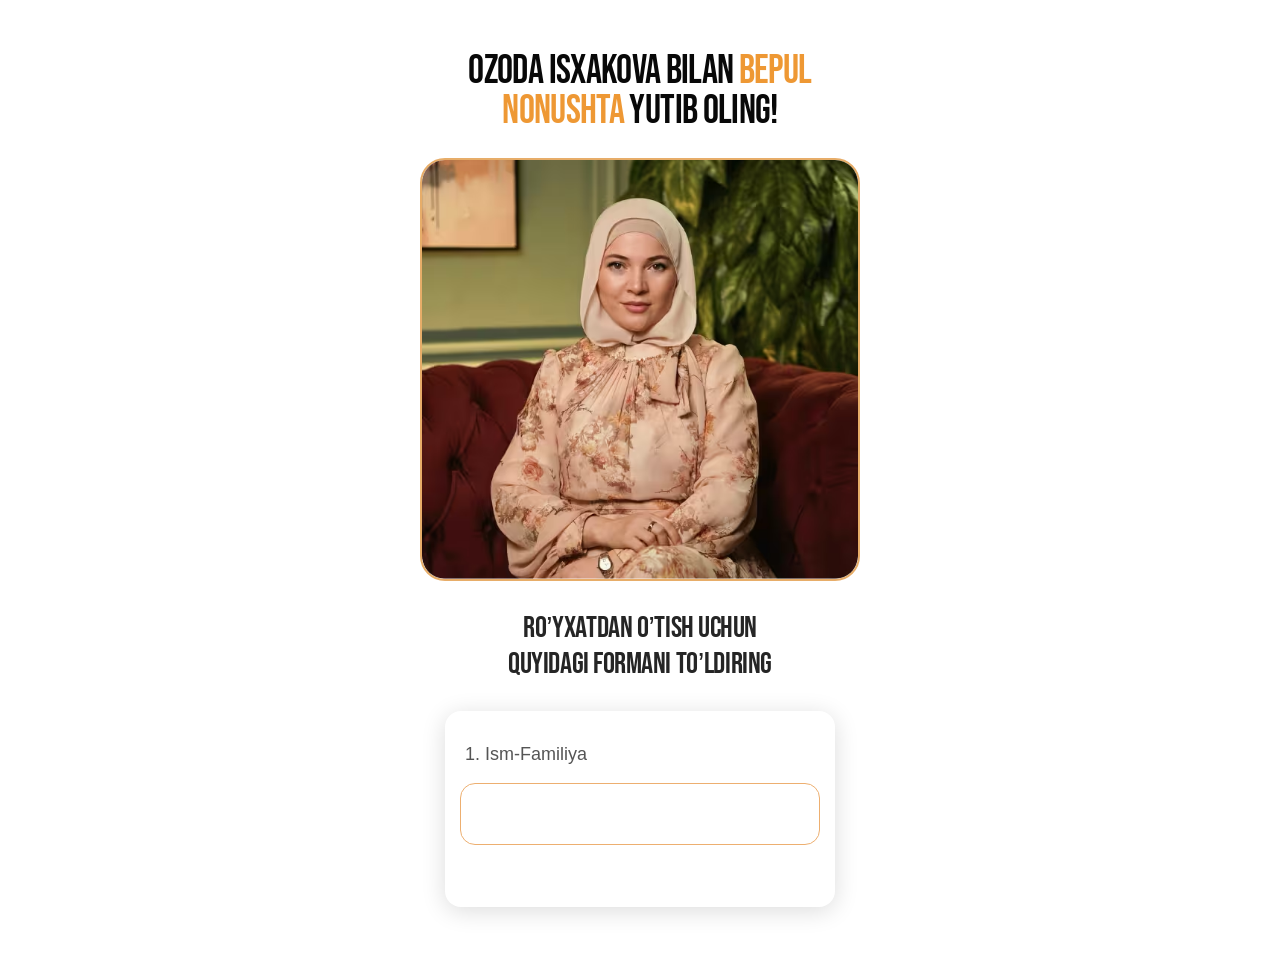
==== index.html @ f97c350e "add" ====
<!DOCTYPE html>
<html lang="uz">

<head>
    <meta charset="UTF-8">
    <meta name="viewport" content="width=device-width, initial-scale=1.0">
    <meta name="theme-color" content="#ffffff">
    <title>Ozoda Isxakova</title>
    <link rel="preload" as="style" href="./css/main.css" onload="this.onload=null;this.rel='stylesheet'">
    <noscript>
        <link rel="stylesheet" href="./css/main.css">
    </noscript>
</head>

<body>
    <main class="registration">
        <h1 class="registration__title">Ozoda Isxakova bilan <span class="registration__accent">BEPUL<br>
                NONUSHTA</span> yutib oling!</h1>
        <img class="registration__speaker" src="images/speaker.avif" width="390" height="375" alt="Ozoda Isxakova"
            fetchpriority="high">
        <h2 class="registration__heading">Ro’yxatdan o’tish uchun<br> quyidagi formani to’ldiring</h2>
        <form class="entry-form" id="entry-form">
            <div class="entry-form__field">
                <label class="entry-form__label" for="full-name">1. Ism-Familiya</label>
                <input class="entry-form__input" id="full-name" name="fullName" autocomplete="name" minlength="3"
                    maxlength="100" required>
            </div>
            <!-- <div class="entry-form__field">
                <label class="entry-form__label" for="phone">2. Telefon raqamingiz</label>
                <div class="entry-form__phone">
                    <select class="entry-form__country" name="phoneCountry" aria-label="Telefon davlat kodi" required>
                        <option value="UZ">O‘zbekiston (+998)</option>
                        <option value="KZ">Qozog‘iston (+7)</option>
                        <option value="KG">Qirg‘iziston (+996)</option>
                        <option value="TJ">Tojikiston (+992)</option>
                        <option value="TM">Turkmaniston (+993)</option>
                        <option value="AF">Afg‘oniston (+93)</option>
                        <option value="RU">Rossiya (+7)</option>
                        <option value="CN">Xitoy (+86)</option>
                        <option value="PK">Pokiston (+92)</option>
                        <option value="IR">Eron (+98)</option>
                        <option value="AZ">Ozarbayjon (+994)</option>
                        <option value="AM">Armaniston (+374)</option>
                        <option value="GE">Gruziya (+995)</option>
                        <option value="TR">Turkiya (+90)</option>
                        <option value="IN">Hindiston (+91)</option>
                    </select>
                    <input class="entry-form__input entry-form__input--phone" id="phone" name="phone" type="tel" inputmode="tel" autocomplete="tel-national" placeholder="90 123 45 67" maxlength="30" required>
                </div>
            </div>
            <div class="entry-form__field">
                <label class="entry-form__label" for="instagram">3. Instagram akkauntingiz</label>
                <input class="entry-form__input" id="instagram" name="instagram" placeholder="@usarname"
                    autocapitalize="none" spellcheck="false" maxlength="31" pattern="@?[A-Za-z0-9._]{1,30}" required>
            </div>
            <fieldset class="entry-form__field entry-form__field--choice">
                <legend class="entry-form__label">4. 14-sentabr 10:00 Bosphour Nonushtaga kela olasizmi?</legend>
                <label class="entry-form__choice"><input class="entry-form__radio" type="radio" name="attendance"
                        value="Ha, bora olaman" required checked>Ha, bora olaman</label>
                <label class="entry-form__choice"><input class="entry-form__radio" type="radio" name="attendance"
                        value="Yo‘q, bora olmayman" required>Yo’q, bora olmayman</label>
            </fieldset>
            <fieldset class="entry-form__field entry-form__field--uploads">
                <legend class="entry-form__label">5. Tikkan ko’ylaklaringizni eng zo’r 5 tasini quyida birma-bir yuklang
                </legend>
                <div class="entry-form__uploads">
                    <label class="entry-form__upload"><span class="entry-form__filename">1-rasmni yuklang</span><input
                            class="entry-form__file" type="file" name="photo1" accept="image/jpeg,image/png,image/webp"
                            aria-label="1-rasmni yuklang" required></label>
                    <label class="entry-form__upload"><span class="entry-form__filename">2-rasmni yuklang</span><input
                            class="entry-form__file" type="file" name="photo2" accept="image/jpeg,image/png,image/webp"
                            aria-label="2-rasmni yuklang" required></label>
                    <label class="entry-form__upload"><span class="entry-form__filename">3-rasmni yuklang</span><input
                            class="entry-form__file" type="file" name="photo3" accept="image/jpeg,image/png,image/webp"
                            aria-label="3-rasmni yuklang" required></label>
                    <label class="entry-form__upload"><span class="entry-form__filename">4-rasmni yuklang</span><input
                            class="entry-form__file" type="file" name="photo4" accept="image/jpeg,image/png,image/webp"
                            aria-label="4-rasmni yuklang" required></label>
                    <label class="entry-form__upload"><span class="entry-form__filename">5-rasmni yuklang</span><input
                            class="entry-form__file" type="file" name="photo5" accept="image/jpeg,image/png,image/webp"
                            aria-label="5-rasmni yuklang" required></label>
                </div>
            </fieldset>
            <fieldset class="entry-form__field entry-form__field--last">
                <legend class="entry-form__label">6. Tikkan libosingizni nonushtaga olib kela olasizmi?</legend>
                <label class="entry-form__choice"><input class="entry-form__radio" type="radio" name="bringDress"
                        value="Ha, olib boraman" required checked>Ha, olib boraman</label>
                <label class="entry-form__choice"><input class="entry-form__radio" type="radio" name="bringDress"
                        value="Yo‘q, olib borolmayman" required>Yo’q, olib borolmayman</label>
            </fieldset>
            <button class="entry-form__submit" type="submit"><img class="entry-form__submit-image" src="images/btn.avif"
                    alt="Ro‘yxatdan o‘tish"></button>
            <div class="entry-form__free">BEPUL<img class="entry-form__arrow" src="images/arrow.svg" width="50"
                    height="34" alt=""></div>
            <p class="entry-form__status" id="form-status" role="status" aria-live="polite" hidden></p> -->
        </form>
    </main>

    <script src="js/config.js" defer></script>
    <script src="js/main.js" defer></script>
</body>

</html>
---- css/main.css ----
* {
    box-sizing: border-box
}

@font-face {
    font-family: Bebas Neue;
    src: url(/font/BebasNeue-Regular.subset-AZa-z-0-9-punct-percent.woff2);
    font-display: swap;
}

body {
    margin: 0;
    background: #fff;
    color: #555;
    font-family: 'Poppins', Arial, sans-serif;
    font-size: 17px;
    font-weight: 400
}

.registration {
    width: 100%;
    max-width: 440px;
    margin: 0 auto;
    padding-top: 24px;
    padding-bottom: 66px;
}

.registration__title {
    text-align: center;
    font-family: 'Bebas Neue', sans-serif;
    font-size: clamp(33px, 9.6vw, 40px);
    font-weight: 400;
    line-height: 1;
    text-transform: uppercase;
    color: #080808;
    letter-spacing: -.65px
}

.registration__accent {
    color: #ee9834
}

.registration__speaker {
    display: block;
    width: 100%;
    height: auto;
    aspect-ratio: 390/375;
    object-fit: cover;
    border: 2px solid #e7ad69;
    border-radius: 25px
}

.registration__heading {
    font-family: 'Bebas Neue', sans-serif;
    font-weight: 400;
    font-size: 30px;
    line-height: 1.2;
    text-align: center;
    text-transform: uppercase;
    color: #252525;
    margin: 29px -8px 29px;
    letter-spacing: -.45px
}

.entry-form {
    max-width: 390px;
    width: 100%;
    margin: 0 auto;

    padding: 29px 15px 24px;
    border-radius: 16px;
    box-shadow: 0 4px 25px #00000024
}

.entry-form__field {
    border: 0;
    padding: 0;
    margin: 0 0 38px;
    min-width: 0
}

.entry-form__label {
    display: block;
    margin: 0 5px 15px;
    line-height: 1.6;
    font-size: clamp(15px, 5vw, 18px);
    padding: 0
}

.entry-form__input {
    width: 100%;
    height: 62px;
    border: 1px solid #edaf70;
    border-radius: 15px;
    padding: 0 18px;
    color: #555;
    background: #fff;
    font: inherit;
    outline: none
}

.entry-form__input::placeholder {
    color: #ccc;
    opacity: 1
}

.entry-form__input:focus,
.entry-form__upload:focus-within {
    outline: 2px solid #d99545;
    outline-offset: 3px
}

.entry-form__choice {
    display: flex;
    align-items: center;
    gap: 12px;
    line-height: 1.5;
    margin-bottom: 10px;
    color: #737373
}

.entry-form__radio {
    appearance: none;
    flex: 0 0 21px;
    width: 21px;
    height: 21px;
    margin: 0;
    border: 1px solid #eab074;
    border-radius: 50%;
    background: #fff;
    cursor: pointer
}

.entry-form__radio:checked {
    background: #e5ae70;
    box-shadow: inset 0 0 0 3px #fff
}

.entry-form__field--choice {
    margin-bottom: 37px
}

.entry-form__uploads {
    display: grid;
    gap: 14px
}

.entry-form__upload {
    position: relative;
    display: flex;
    align-items: center;
    min-height: 62px;
    padding: 14px 18px;
    border: 1px solid #edaf70;
    border-radius: 15px;
    overflow: hidden;
    cursor: pointer;
    color: #ccc
}

.entry-form__file {
    position: absolute;
    inset: 0;
    opacity: 0;
    width: 100%;
    height: 100%;
    cursor: pointer
}

.entry-form__filename {
    overflow: hidden;
    text-overflow: ellipsis;
    white-space: nowrap;
    max-width: 100%
}

.entry-form__upload--selected {
    color: #647348;
    background: #fafbf6
}

.entry-form__field--uploads {
    margin-bottom: 38px
}

.entry-form__field--last {
    margin-bottom: 41px
}

.entry-form__submit {
    display: block;
    width: calc(100% - -5px);
    margin: 0 auto;
    padding: 0;
    border: 0;
    background: transparent;
    cursor: pointer
}

.entry-form__submit-image {
    display: block;
    width: 100%;
    height: auto
}

.entry-form__submit:disabled {
    opacity: .6;
    cursor: wait
}

.entry-form__free {
    display: flex;
    align-items: center;
    justify-content: center;
    position: relative;
    margin-top: 14px;
    font: 400 32px/1.3 'Bebas Neue', sans-serif;
    color: #676767
}

.entry-form__arrow {
    position: absolute;
    left: calc(50% + 46px);
    bottom: 12px
}

.entry-form__status {
    font-size: 14px;
    line-height: 1.6;
    margin: 18px 5px 0;
    overflow-wrap: anywhere
}

.entry-form__status--error {
    color: #b32e25
}

.entry-form__status--success {
    color: #32733c
}

@media(max-width:400px) {
    .registration {
        padding: 32px 18px 45px
    }

    .entry-form {
        padding-inline: 13px
    }
}
/* Thank-you sahifasi: maketdagi oq panel kengligi 714px. */
.thank-you-page {
    color: #191919;
}

.thank-you {
    width: 100%;
    max-width: 714px;
    min-height: 100svh;
    margin: 0 auto;
    padding: 100px 52px 176px;
    background: #fff;
    text-align: center;
    font-family: 'Poppins', Arial, sans-serif;
}

.thank-you__tick {
    display: block;
    width: 60px;
    height: 68px;
    object-fit: contain;
    margin: 0 auto 44px;
}

.thank-you__title {
    margin: 0;
    font-size: 48px;
    font-weight: 700;
    line-height: 1.27;
    letter-spacing: -1.2px;
}

.thank-you__description {
    margin: 40px -10px 0;
    font-size: 30px;
    line-height: 1.5;
    letter-spacing: -.6px;
}

.thank-you__arrow {
    display: block;
    width: 30px;
    height: 108px;
    margin: 58px auto 46px;
}

.thank-you__subscribe {
    position: relative;
    display: flex;
    align-items: center;
    justify-content: center;
    width: 100%;
    min-height: 126px;
    border-radius: 100px;
    background: linear-gradient(100deg, #00a3d8, #25b0ed 52%, #00a1d9);
    box-shadow: 0 8px 0 #1a6382;
    color: #fff;
    text-decoration: none;
    font-size: 38px;
    font-weight: 700;
    line-height: 1.2;
    letter-spacing: -.7px;
}

.thank-you__subscribe[href] { cursor: pointer; }
.thank-you__subscribe:focus-visible { outline: 3px solid #1a6382; outline-offset: 12px; }
.thank-you__telegram {
    position: absolute;
    right: 76px;
    width: 48px;
    height: 48px;
}

@media (max-width: 713px) {
    .thank-you { padding: 14vw 7.3vw 24.6vw; }
    .thank-you__tick { width: 8.4vw; height: 9.5vw; margin-bottom: 6.2vw; }
    .thank-you__title { font-size: 6.72vw; letter-spacing: -.168vw; }
    .thank-you__description { margin-top: 5.6vw; font-size: 4.2vw; letter-spacing: -.084vw; }
    .thank-you__arrow { width: 4.2vw; height: 15.1vw; margin: 8.1vw auto 6.45vw; }
    .thank-you__subscribe { min-height: 17.65vw; font-size: 5.32vw; letter-spacing: -.098vw; box-shadow: 0 1.12vw 0 #1a6382; }
    .thank-you__telegram { right: 10.64vw; width: 6.72vw; height: 6.72vw; }
}

.entry-form__phone {
    display: flex;
    flex-wrap: wrap;
    border: 1px solid #edaf70;
    border-radius: 15px;
    background: #fff;
}
.entry-form__country {
    width: 100%;
    min-width: 0;
    padding: 12px 14px;
    border: 0;
    border-bottom: 1px solid #f2dcc5;
    border-radius: 15px 15px 0 0;
    background: #fffaf4;
    color: #555;
    font: inherit;
    font-size: 15px;
    cursor: pointer;
}
.entry-form__input--phone {
    border: 0;
    height: 58px;
    border-radius: 0 0 15px 15px;
    min-width: 0;
}
.entry-form__country:focus-visible { outline: 2px solid #d99545; outline-offset: 2px; }
---- css/main.css ----
* {
    box-sizing: border-box
}

@font-face {
    font-family: Bebas Neue;
    src: url(/font/BebasNeue-Regular.subset-AZa-z-0-9-punct-percent.woff2);
    font-display: swap;
}

body {
    margin: 0;
    background: #fff;
    color: #555;
    font-family: 'Poppins', Arial, sans-serif;
    font-size: 17px;
    font-weight: 400
}

.registration {
    width: 100%;
    max-width: 440px;
    margin: 0 auto;
    padding-top: 24px;
    padding-bottom: 66px;
}

.registration__title {
    text-align: center;
    font-family: 'Bebas Neue', sans-serif;
    font-size: clamp(33px, 9.6vw, 40px);
    font-weight: 400;
    line-height: 1;
    text-transform: uppercase;
    color: #080808;
    letter-spacing: -.65px
}

.registration__accent {
    color: #ee9834
}

.registration__speaker {
    display: block;
    width: 100%;
    height: auto;
    aspect-ratio: 390/375;
    object-fit: cover;
    border: 2px solid #e7ad69;
    border-radius: 25px
}

.registration__heading {
    font-family: 'Bebas Neue', sans-serif;
    font-weight: 400;
    font-size: 30px;
    line-height: 1.2;
    text-align: center;
    text-transform: uppercase;
    color: #252525;
    margin: 29px -8px 29px;
    letter-spacing: -.45px
}

.entry-form {
    max-width: 390px;
    width: 100%;
    margin: 0 auto;

    padding: 29px 15px 24px;
    border-radius: 16px;
    box-shadow: 0 4px 25px #00000024
}

.entry-form__field {
    border: 0;
    padding: 0;
    margin: 0 0 38px;
    min-width: 0
}

.entry-form__label {
    display: block;
    margin: 0 5px 15px;
    line-height: 1.6;
    font-size: clamp(15px, 5vw, 18px);
    padding: 0
}

.entry-form__input {
    width: 100%;
    height: 62px;
    border: 1px solid #edaf70;
    border-radius: 15px;
    padding: 0 18px;
    color: #555;
    background: #fff;
    font: inherit;
    outline: none
}

.entry-form__input::placeholder {
    color: #ccc;
    opacity: 1
}

.entry-form__input:focus,
.entry-form__upload:focus-within {
    outline: 2px solid #d99545;
    outline-offset: 3px
}

.entry-form__choice {
    display: flex;
    align-items: center;
    gap: 12px;
    line-height: 1.5;
    margin-bottom: 10px;
    color: #737373
}

.entry-form__radio {
    appearance: none;
    flex: 0 0 21px;
    width: 21px;
    height: 21px;
    margin: 0;
    border: 1px solid #eab074;
    border-radius: 50%;
    background: #fff;
    cursor: pointer
}

.entry-form__radio:checked {
    background: #e5ae70;
    box-shadow: inset 0 0 0 3px #fff
}

.entry-form__field--choice {
    margin-bottom: 37px
}

.entry-form__uploads {
    display: grid;
    gap: 14px
}

.entry-form__upload {
    position: relative;
    display: flex;
    align-items: center;
    min-height: 62px;
    padding: 14px 18px;
    border: 1px solid #edaf70;
    border-radius: 15px;
    overflow: hidden;
    cursor: pointer;
    color: #ccc
}

.entry-form__file {
    position: absolute;
    inset: 0;
    opacity: 0;
    width: 100%;
    height: 100%;
    cursor: pointer
}

.entry-form__filename {
    overflow: hidden;
    text-overflow: ellipsis;
    white-space: nowrap;
    max-width: 100%
}

.entry-form__upload--selected {
    color: #647348;
    background: #fafbf6
}

.entry-form__field--uploads {
    margin-bottom: 38px
}

.entry-form__field--last {
    margin-bottom: 41px
}

.entry-form__submit {
    display: block;
    width: calc(100% - -5px);
    margin: 0 auto;
    padding: 0;
    border: 0;
    background: transparent;
    cursor: pointer
}

.entry-form__submit-image {
    display: block;
    width: 100%;
    height: auto
}

.entry-form__submit:disabled {
    opacity: .6;
    cursor: wait
}

.entry-form__free {
    display: flex;
    align-items: center;
    justify-content: center;
    position: relative;
    margin-top: 14px;
    font: 400 32px/1.3 'Bebas Neue', sans-serif;
    color: #676767
}

.entry-form__arrow {
    position: absolute;
    left: calc(50% + 46px);
    bottom: 12px
}

.entry-form__status {
    font-size: 14px;
    line-height: 1.6;
    margin: 18px 5px 0;
    overflow-wrap: anywhere
}

.entry-form__status--error {
    color: #b32e25
}

.entry-form__status--success {
    color: #32733c
}

@media(max-width:400px) {
    .registration {
        padding: 32px 18px 45px
    }

    .entry-form {
        padding-inline: 13px
    }
}
/* Thank-you sahifasi: maketdagi oq panel kengligi 714px. */
.thank-you-page {
    color: #191919;
}

.thank-you {
    width: 100%;
    max-width: 714px;
    min-height: 100svh;
    margin: 0 auto;
    padding: 100px 52px 176px;
    background: #fff;
    text-align: center;
    font-family: 'Poppins', Arial, sans-serif;
}

.thank-you__tick {
    display: block;
    width: 60px;
    height: 68px;
    object-fit: contain;
    margin: 0 auto 44px;
}

.thank-you__title {
    margin: 0;
    font-size: 48px;
    font-weight: 700;
    line-height: 1.27;
    letter-spacing: -1.2px;
}

.thank-you__description {
    margin: 40px -10px 0;
    font-size: 30px;
    line-height: 1.5;
    letter-spacing: -.6px;
}

.thank-you__arrow {
    display: block;
    width: 30px;
    height: 108px;
    margin: 58px auto 46px;
}

.thank-you__subscribe {
    position: relative;
    display: flex;
    align-items: center;
    justify-content: center;
    width: 100%;
    min-height: 126px;
    border-radius: 100px;
    background: linear-gradient(100deg, #00a3d8, #25b0ed 52%, #00a1d9);
    box-shadow: 0 8px 0 #1a6382;
    color: #fff;
    text-decoration: none;
    font-size: 38px;
    font-weight: 700;
    line-height: 1.2;
    letter-spacing: -.7px;
}

.thank-you__subscribe[href] { cursor: pointer; }
.thank-you__subscribe:focus-visible { outline: 3px solid #1a6382; outline-offset: 12px; }
.thank-you__telegram {
    position: absolute;
    right: 76px;
    width: 48px;
    height: 48px;
}

@media (max-width: 713px) {
    .thank-you { padding: 14vw 7.3vw 24.6vw; }
    .thank-you__tick { width: 8.4vw; height: 9.5vw; margin-bottom: 6.2vw; }
    .thank-you__title { font-size: 6.72vw; letter-spacing: -.168vw; }
    .thank-you__description { margin-top: 5.6vw; font-size: 4.2vw; letter-spacing: -.084vw; }
    .thank-you__arrow { width: 4.2vw; height: 15.1vw; margin: 8.1vw auto 6.45vw; }
    .thank-you__subscribe { min-height: 17.65vw; font-size: 5.32vw; letter-spacing: -.098vw; box-shadow: 0 1.12vw 0 #1a6382; }
    .thank-you__telegram { right: 10.64vw; width: 6.72vw; height: 6.72vw; }
}

.entry-form__phone {
    display: flex;
    flex-wrap: wrap;
    border: 1px solid #edaf70;
    border-radius: 15px;
    background: #fff;
}
.entry-form__country {
    width: 100%;
    min-width: 0;
    padding: 12px 14px;
    border: 0;
    border-bottom: 1px solid #f2dcc5;
    border-radius: 15px 15px 0 0;
    background: #fffaf4;
    color: #555;
    font: inherit;
    font-size: 15px;
    cursor: pointer;
}
.entry-form__input--phone {
    border: 0;
    height: 58px;
    border-radius: 0 0 15px 15px;
    min-width: 0;
}
.entry-form__country:focus-visible { outline: 2px solid #d99545; outline-offset: 2px; }
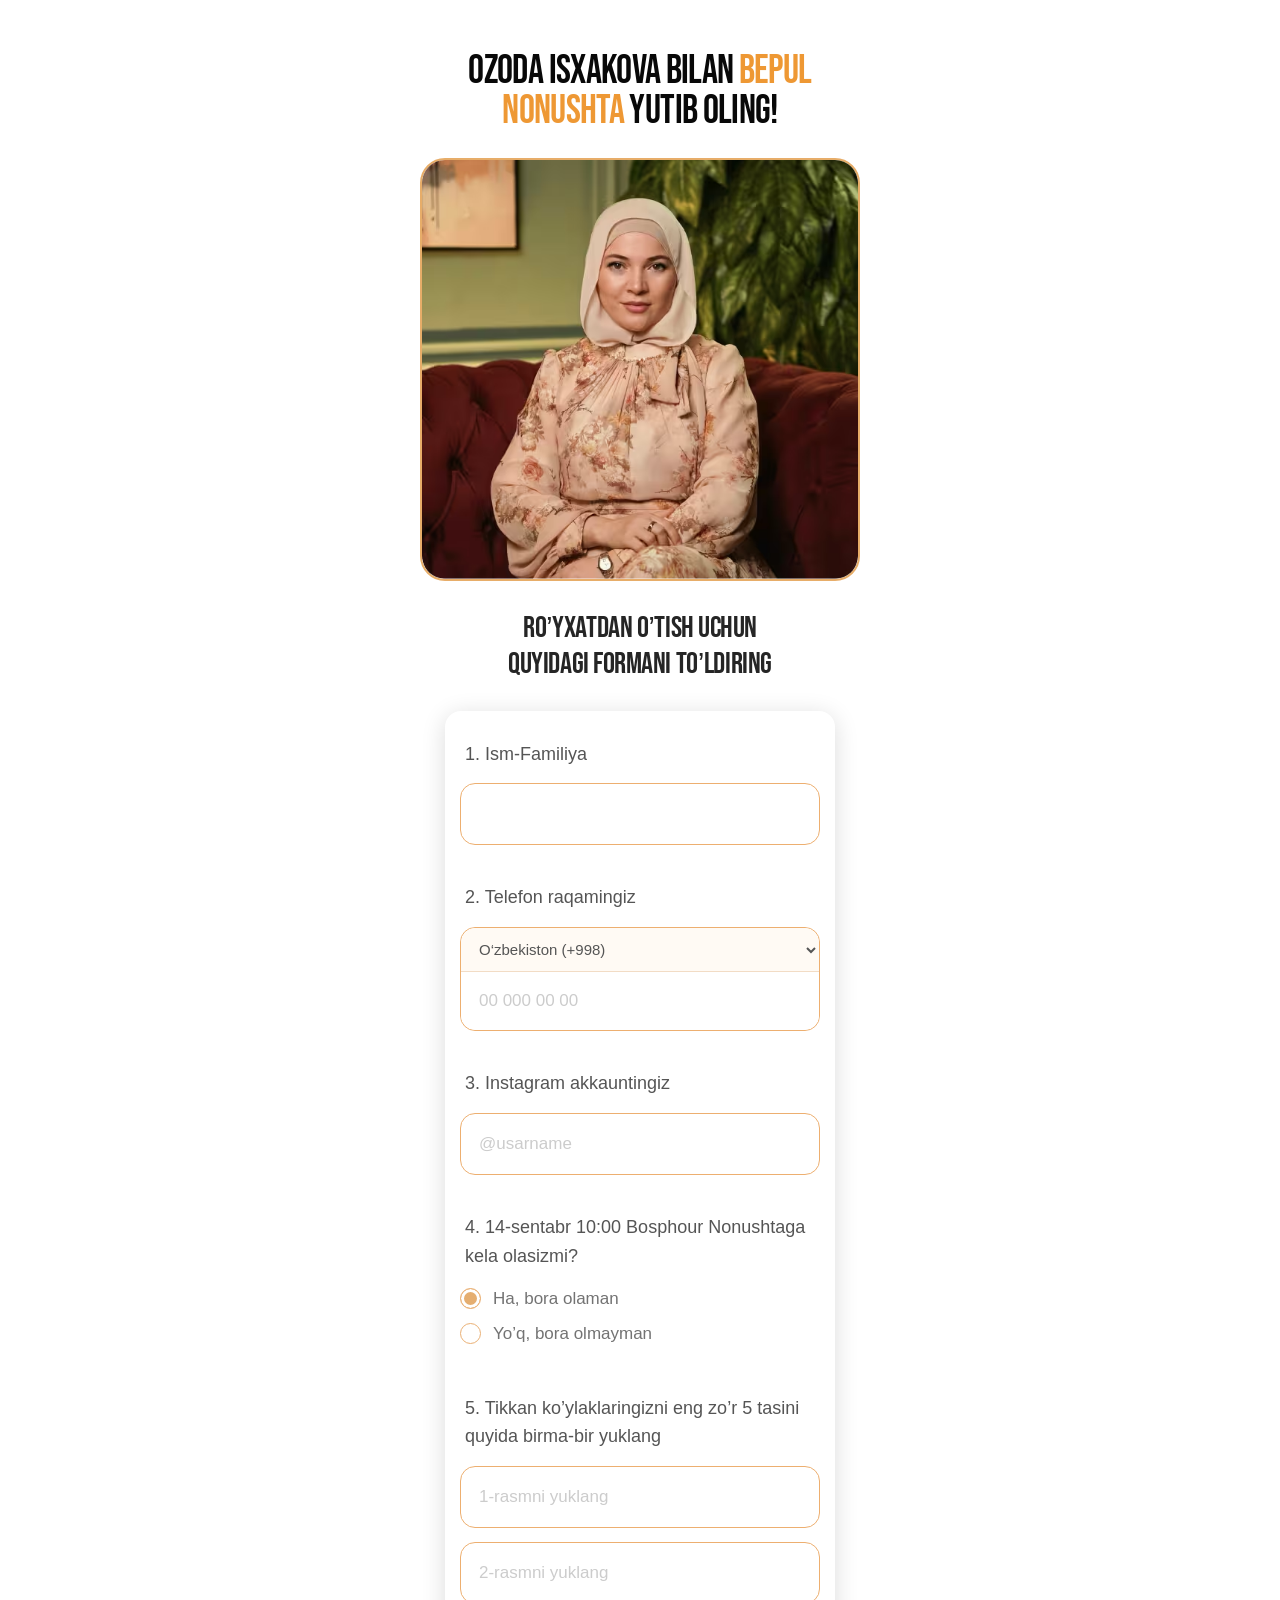
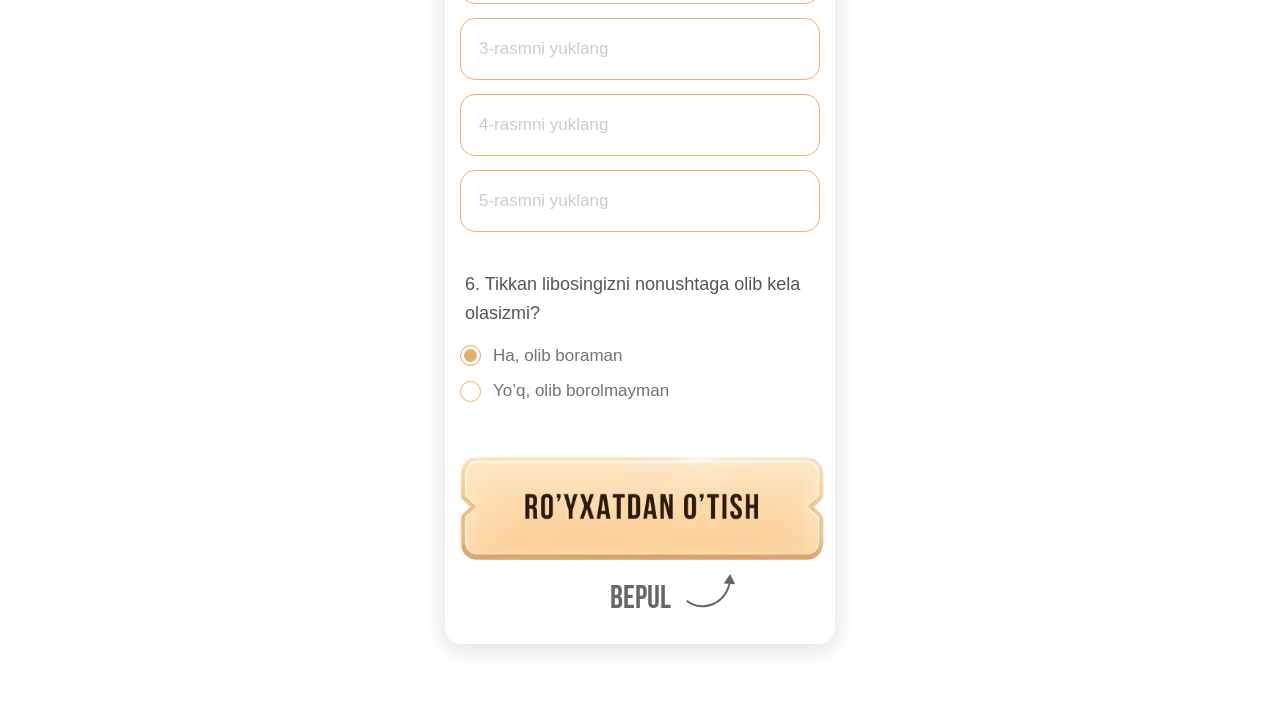
==== commit dad17daa: "add" ====
--- a/index.html
+++ b/index.html
@@ -17,7 +17,7 @@
         <h1 class="registration__title">Ozoda Isxakova bilan <span class="registration__accent">BEPUL<br>
                 NONUSHTA</span> yutib oling!</h1>
         <img class="registration__speaker" src="images/speaker.avif" width="390" height="375" alt="Ozoda Isxakova"
-            fetchpriority="high">
+            loading="lazy" decoding="async">
         <h2 class="registration__heading">Ro’yxatdan o’tish uchun<br> quyidagi formani to’ldiring</h2>
         <form class="entry-form" id="entry-form">
             <div class="entry-form__field">
@@ -25,7 +25,7 @@
                 <input class="entry-form__input" id="full-name" name="fullName" autocomplete="name" minlength="3"
                     maxlength="100" required>
             </div>
-            <!-- <div class="entry-form__field">
+            <div class="entry-form__field">
                 <label class="entry-form__label" for="phone">2. Telefon raqamingiz</label>
                 <div class="entry-form__phone">
                     <select class="entry-form__country" name="phoneCountry" aria-label="Telefon davlat kodi" required>
@@ -92,7 +92,7 @@
                     alt="Ro‘yxatdan o‘tish"></button>
             <div class="entry-form__free">BEPUL<img class="entry-form__arrow" src="images/arrow.svg" width="50"
                     height="34" alt=""></div>
-            <p class="entry-form__status" id="form-status" role="status" aria-live="polite" hidden></p> -->
+            <p class="entry-form__status" id="form-status" role="status" aria-live="polite" hidden></p>
         </form>
     </main>
 
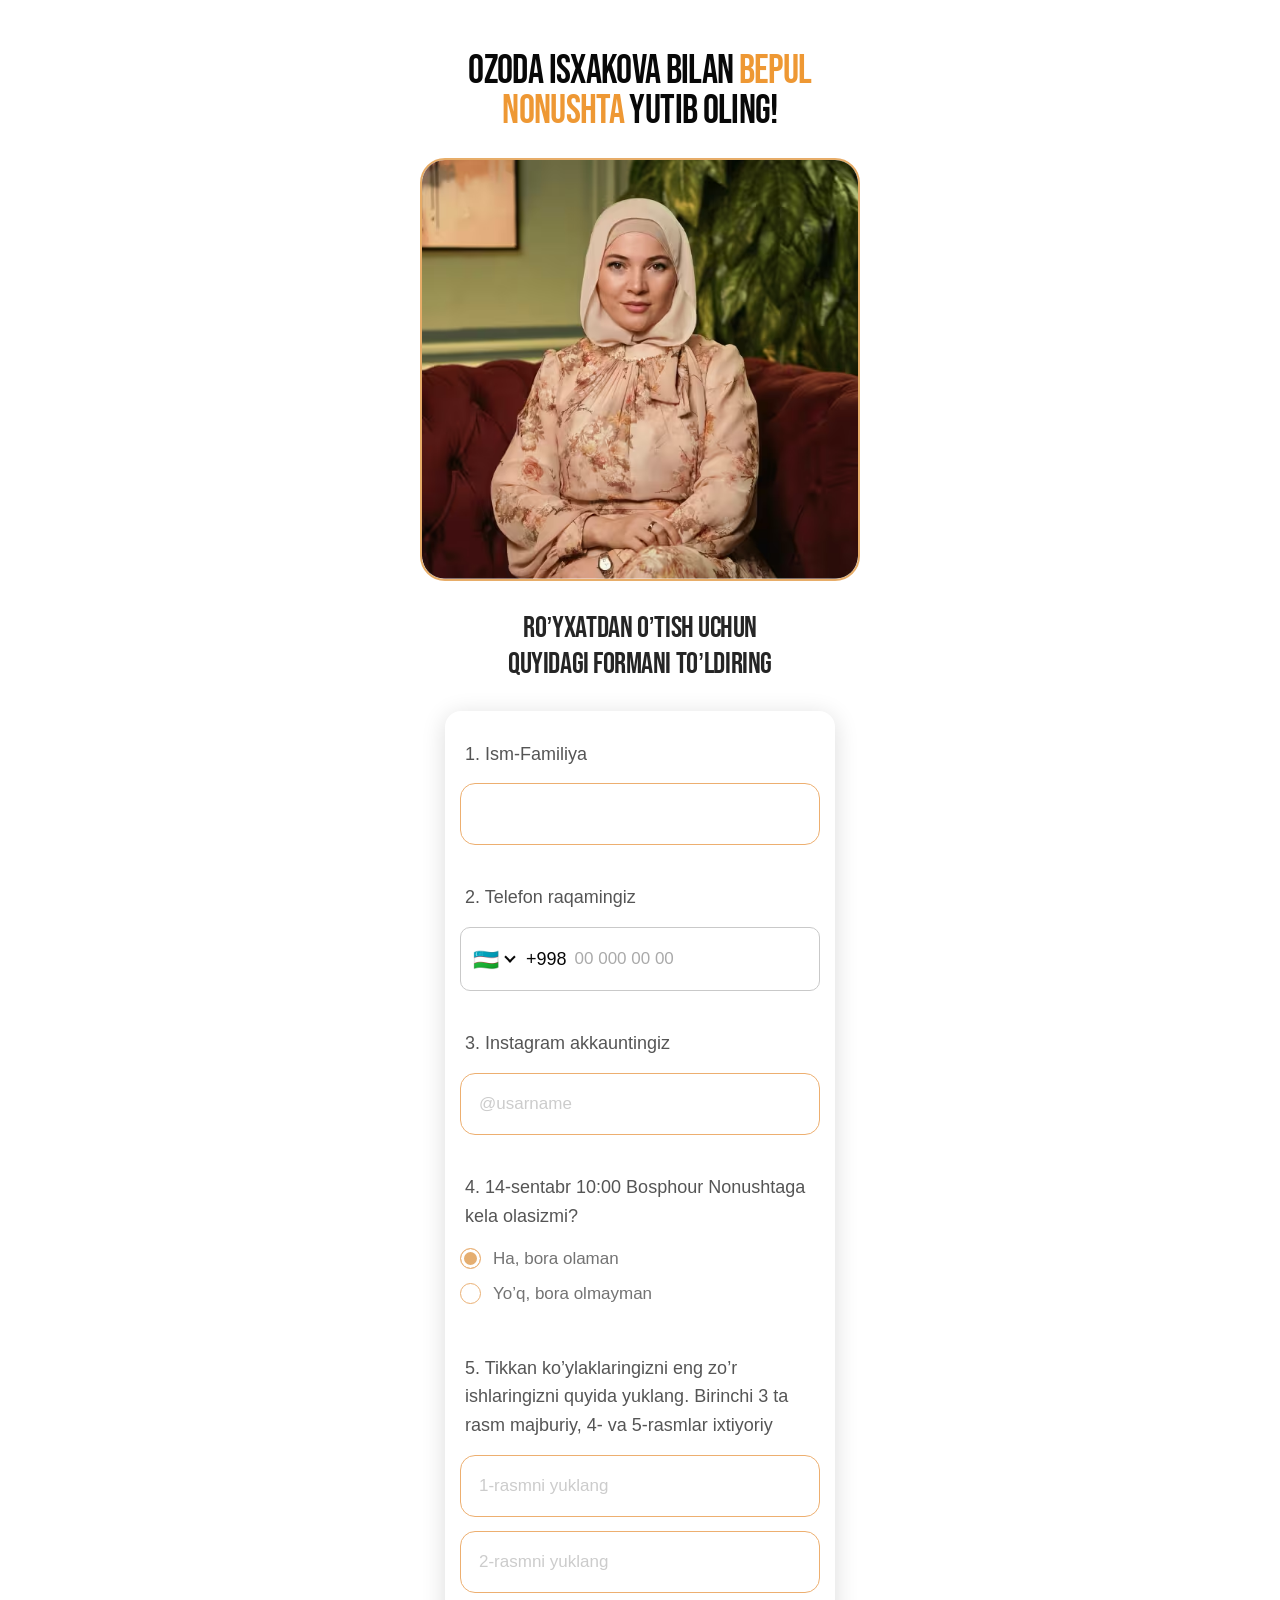
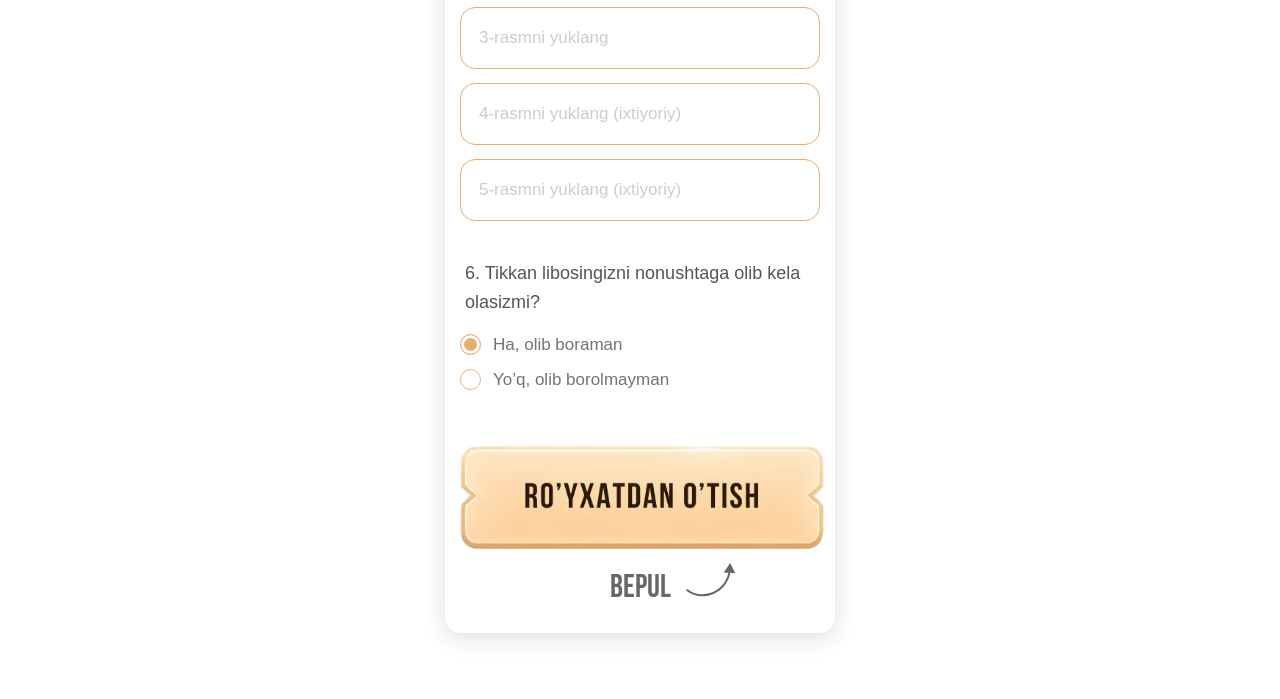
==== commit 06680202: "add" ====
--- a/index.html
+++ b/index.html
@@ -10,6 +10,7 @@
     <noscript>
         <link rel="stylesheet" href="./css/main.css">
     </noscript>
+    <script src="js/country-picker.js" defer></script>
 </head>
 
 <body>
@@ -28,7 +29,13 @@
             <div class="entry-form__field">
                 <label class="entry-form__label" for="phone">2. Telefon raqamingiz</label>
                 <div class="entry-form__phone">
-                    <select class="entry-form__country" name="phoneCountry" aria-label="Telefon davlat kodi" required>
+                    <button class="entry-form__country-toggle" type="button" aria-label="Davlat tanlash" aria-expanded="false" aria-controls="country-menu">
+                        <span class="entry-form__country-flag" aria-hidden="true">🇺🇿</span>
+                        <span class="entry-form__country-chevron" aria-hidden="true"></span>
+                    </button>
+                    <span class="entry-form__dial-code">+998</span>
+                    <div class="entry-form__country-menu" id="country-menu" aria-label="Davlatlar" hidden></div>
+                    <select hidden class="entry-form__country" name="phoneCountry" aria-label="Telefon davlat kodi" required>
                         <option value="UZ">O‘zbekiston (+998)</option>
                         <option value="KZ">Qozog‘iston (+7)</option>
                         <option value="KG">Qirg‘iziston (+996)</option>
@@ -61,7 +68,7 @@
                         value="Yo‘q, bora olmayman" required>Yo’q, bora olmayman</label>
             </fieldset>
             <fieldset class="entry-form__field entry-form__field--uploads">
-                <legend class="entry-form__label">5. Tikkan ko’ylaklaringizni eng zo’r 5 tasini quyida birma-bir yuklang
+                <legend class="entry-form__label">5. Tikkan ko’ylaklaringizni eng zo’r ishlaringizni quyida yuklang. Birinchi 3 ta rasm majburiy, 4- va 5-rasmlar ixtiyoriy
                 </legend>
                 <div class="entry-form__uploads">
                     <label class="entry-form__upload"><span class="entry-form__filename">1-rasmni yuklang</span><input
@@ -73,12 +80,12 @@
                     <label class="entry-form__upload"><span class="entry-form__filename">3-rasmni yuklang</span><input
                             class="entry-form__file" type="file" name="photo3" accept="image/jpeg,image/png,image/webp"
                             aria-label="3-rasmni yuklang" required></label>
-                    <label class="entry-form__upload"><span class="entry-form__filename">4-rasmni yuklang</span><input
+                    <label class="entry-form__upload"><span class="entry-form__filename">4-rasmni yuklang (ixtiyoriy)</span><input
                             class="entry-form__file" type="file" name="photo4" accept="image/jpeg,image/png,image/webp"
-                            aria-label="4-rasmni yuklang" required></label>
-                    <label class="entry-form__upload"><span class="entry-form__filename">5-rasmni yuklang</span><input
+                            aria-label="4-rasmni yuklang (ixtiyoriy)"></label>
+                    <label class="entry-form__upload"><span class="entry-form__filename">5-rasmni yuklang (ixtiyoriy)</span><input
                             class="entry-form__file" type="file" name="photo5" accept="image/jpeg,image/png,image/webp"
-                            aria-label="5-rasmni yuklang" required></label>
+                            aria-label="5-rasmni yuklang (ixtiyoriy)"></label>
                 </div>
             </fieldset>
             <fieldset class="entry-form__field entry-form__field--last">
--- a/css/main.css
+++ b/css/main.css
@@ -239,7 +239,7 @@
     color: #32733c
 }
 
-@media(max-width:400px) {
+@media(max-width:500px) {
     .registration {
         padding: 32px 18px 45px
     }
@@ -332,29 +332,85 @@
 }
 
 .entry-form__phone {
-    display: flex;
-    flex-wrap: wrap;
-    border: 1px solid #edaf70;
-    border-radius: 15px;
-    background: #fff;
-}
-.entry-form__country {
-    width: 100%;
+    position: relative;
+    display: flex;
+    align-items: center;
+    gap: 8px;
+    border: 1px solid #c9c9c9;
+    border-radius: 10px;
+    background: #fff;
+    padding: 0 12px;
+    color: #080808;
+}
+.entry-form__phone:focus-within { border-color: #d99545; }
+.entry-form__country[hidden], .entry-form__country-menu[hidden] { display: none; }
+.entry-form__country-toggle {
+    display: flex;
+    align-items: center;
+    gap: 7px;
+    flex-shrink: 0;
+    padding: 12px 4px 12px 0;
+    background: none;
+    border: 0;
+    color: inherit;
+    cursor: pointer;
+    font: inherit;
+}
+.entry-form__country-flag { font-size: 21px; line-height: 1; }
+.entry-form__country-chevron {
+    width: 8px;
+    height: 8px;
+    border-right: 2px solid currentColor;
+    border-bottom: 2px solid currentColor;
+    transform: translateY(-2px) rotate(45deg);
+}
+.entry-form__country-toggle[aria-expanded="true"] .entry-form__country-chevron { transform: translateY(2px) rotate(225deg); }
+.entry-form__dial-code { flex-shrink: 0; font-size: 18px; font-weight: 500; }
+.entry-form__input--phone {
+    flex: 1;
+    width: 0;
     min-width: 0;
-    padding: 12px 14px;
+    height: 62px;
+    padding: 0;
     border: 0;
-    border-bottom: 1px solid #f2dcc5;
-    border-radius: 15px 15px 0 0;
-    background: #fffaf4;
-    color: #555;
+    border-radius: 0 10px 10px 0;
+    color: #080808;
+}
+.entry-form__input--phone:focus { outline: none; }
+.entry-form__input--phone::placeholder { color: #aaa; }
+.entry-form__country-menu {
+    position: absolute;
+    z-index: 10;
+    top: calc(100% + 6px);
+    left: 0;
+    right: 0;
+    max-height: 260px;
+    overflow-y: auto;
+    overscroll-behavior: contain;
+    border: 1px solid #c9c9c9;
+    border-radius: 10px;
+    background: #fff;
+    box-shadow: 0 8px 20px #00000015;
+}
+.entry-form__country-option {
+    display: flex;
+    align-items: center;
+    gap: 12px;
+    width: 100%;
+    padding: 13px 12px;
+    border: 0;
+    background: #fff;
+    color: #080808;
+    text-align: left;
     font: inherit;
     font-size: 15px;
     cursor: pointer;
 }
-.entry-form__input--phone {
-    border: 0;
-    height: 58px;
-    border-radius: 0 0 15px 15px;
-    min-width: 0;
-}
-.entry-form__country:focus-visible { outline: 2px solid #d99545; outline-offset: 2px; }
+.entry-form__country-option[aria-pressed="true"],
+.entry-form__country-option:hover,
+.entry-form__country-option:focus-visible { background: #e5f0fa; }
+.entry-form__country-name { flex: 1; }
+.entry-form__country-option-code { white-space: nowrap; }
+.entry-form__country-toggle:focus-visible,
+.entry-form__country-option:focus-visible { outline: 2px solid #d99545; outline-offset: -2px; }
+.entry-form__country-toggle:disabled { cursor: wait; opacity: .6; }
--- a/css/main.css
+++ b/css/main.css
@@ -239,7 +239,7 @@
     color: #32733c
 }
 
-@media(max-width:400px) {
+@media(max-width:500px) {
     .registration {
         padding: 32px 18px 45px
     }
@@ -332,29 +332,85 @@
 }
 
 .entry-form__phone {
-    display: flex;
-    flex-wrap: wrap;
-    border: 1px solid #edaf70;
-    border-radius: 15px;
-    background: #fff;
-}
-.entry-form__country {
-    width: 100%;
+    position: relative;
+    display: flex;
+    align-items: center;
+    gap: 8px;
+    border: 1px solid #c9c9c9;
+    border-radius: 10px;
+    background: #fff;
+    padding: 0 12px;
+    color: #080808;
+}
+.entry-form__phone:focus-within { border-color: #d99545; }
+.entry-form__country[hidden], .entry-form__country-menu[hidden] { display: none; }
+.entry-form__country-toggle {
+    display: flex;
+    align-items: center;
+    gap: 7px;
+    flex-shrink: 0;
+    padding: 12px 4px 12px 0;
+    background: none;
+    border: 0;
+    color: inherit;
+    cursor: pointer;
+    font: inherit;
+}
+.entry-form__country-flag { font-size: 21px; line-height: 1; }
+.entry-form__country-chevron {
+    width: 8px;
+    height: 8px;
+    border-right: 2px solid currentColor;
+    border-bottom: 2px solid currentColor;
+    transform: translateY(-2px) rotate(45deg);
+}
+.entry-form__country-toggle[aria-expanded="true"] .entry-form__country-chevron { transform: translateY(2px) rotate(225deg); }
+.entry-form__dial-code { flex-shrink: 0; font-size: 18px; font-weight: 500; }
+.entry-form__input--phone {
+    flex: 1;
+    width: 0;
     min-width: 0;
-    padding: 12px 14px;
+    height: 62px;
+    padding: 0;
     border: 0;
-    border-bottom: 1px solid #f2dcc5;
-    border-radius: 15px 15px 0 0;
-    background: #fffaf4;
-    color: #555;
+    border-radius: 0 10px 10px 0;
+    color: #080808;
+}
+.entry-form__input--phone:focus { outline: none; }
+.entry-form__input--phone::placeholder { color: #aaa; }
+.entry-form__country-menu {
+    position: absolute;
+    z-index: 10;
+    top: calc(100% + 6px);
+    left: 0;
+    right: 0;
+    max-height: 260px;
+    overflow-y: auto;
+    overscroll-behavior: contain;
+    border: 1px solid #c9c9c9;
+    border-radius: 10px;
+    background: #fff;
+    box-shadow: 0 8px 20px #00000015;
+}
+.entry-form__country-option {
+    display: flex;
+    align-items: center;
+    gap: 12px;
+    width: 100%;
+    padding: 13px 12px;
+    border: 0;
+    background: #fff;
+    color: #080808;
+    text-align: left;
     font: inherit;
     font-size: 15px;
     cursor: pointer;
 }
-.entry-form__input--phone {
-    border: 0;
-    height: 58px;
-    border-radius: 0 0 15px 15px;
-    min-width: 0;
-}
-.entry-form__country:focus-visible { outline: 2px solid #d99545; outline-offset: 2px; }
+.entry-form__country-option[aria-pressed="true"],
+.entry-form__country-option:hover,
+.entry-form__country-option:focus-visible { background: #e5f0fa; }
+.entry-form__country-name { flex: 1; }
+.entry-form__country-option-code { white-space: nowrap; }
+.entry-form__country-toggle:focus-visible,
+.entry-form__country-option:focus-visible { outline: 2px solid #d99545; outline-offset: -2px; }
+.entry-form__country-toggle:disabled { cursor: wait; opacity: .6; }
